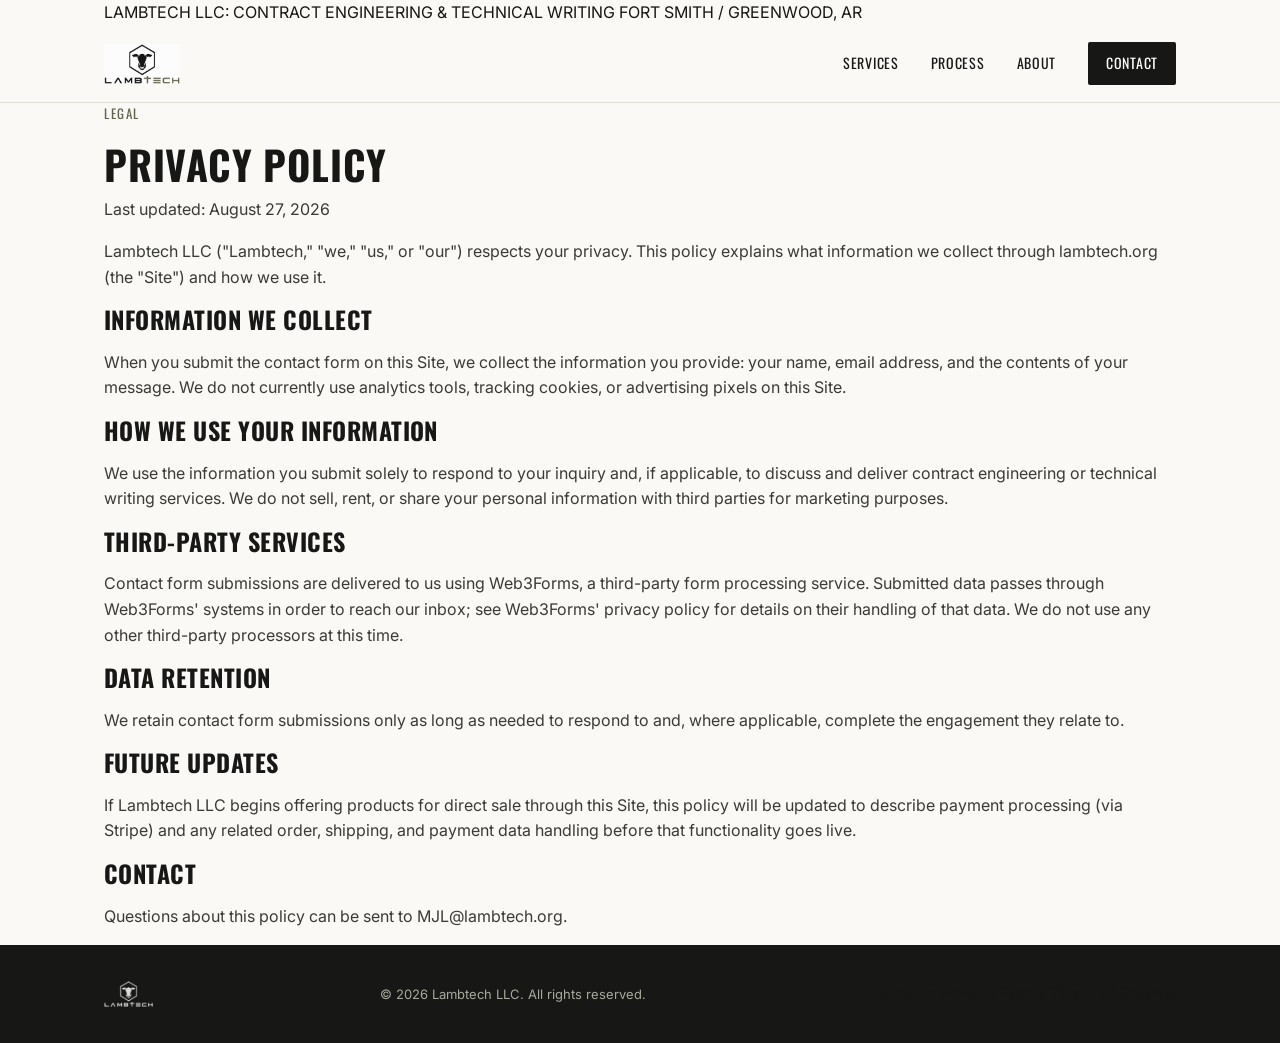
==== privacy.html @ bede769c "Add files via upload" ====
<!DOCTYPE html>
<html lang="en">
<head>
<meta charset="UTF-8">
<meta name="viewport" content="width=device-width, initial-scale=1.0">
<title>Privacy Policy | Lambtech LLC</title>
<meta name="description" content="Privacy Policy for Lambtech LLC.">
<meta name="robots" content="noindex">

<link rel="icon" type="image/png" sizes="32x32" href="assets/img/favicon-32.png">
<link rel="icon" type="image/png" sizes="192x192" href="assets/img/favicon-192.png">
<link rel="apple-touch-icon" href="assets/img/apple-touch-icon.png">

<link rel="preconnect" href="https://fonts.googleapis.com">
<link rel="preconnect" href="https://fonts.gstatic.com" crossorigin>
<link href="https://fonts.googleapis.com/css2?family=Oswald:wght@500;600;700&family=Inter:wght@400;500;600;700&display=swap" rel="stylesheet">

<link rel="stylesheet" href="assets/css/style.css">
</head>
<body>

<div class="utility-bar">
  <div class="container utility-bar-inner">
    <span>LAMBTECH LLC: CONTRACT ENGINEERING &amp; TECHNICAL WRITING</span>
    <span>FORT SMITH / GREENWOOD, AR</span>
  </div>
</div>

<header class="site-header">
  <div class="container header-inner">
    <a href="index.html" class="brand">
      <img src="assets/img/logo.png" alt="Lambtech LLC" class="brand-logo">
    </a>
    <nav class="site-nav" id="siteNav">
      <a href="index.html#services">Services</a>
      <a href="index.html#process">Process</a>
      <a href="index.html#about">About</a>
      <a href="index.html#contact" class="nav-cta">Contact</a>
    </nav>
  </div>
</header>

<main>
  <section class="legal">
    <div class="container legal-inner">
      <p class="eyebrow">Legal</p>
      <h1 class="section-title">Privacy Policy</h1>
      <p class="legal-updated">Last updated: August 27, 2026</p>

      <p>Lambtech LLC ("Lambtech," "we," "us," or "our") respects your privacy. This policy explains what information we collect through lambtech.org (the "Site") and how we use it.</p>

      <h2>Information We Collect</h2>
      <p>When you submit the contact form on this Site, we collect the information you provide: your name, email address, and the contents of your message. We do not currently use analytics tools, tracking cookies, or advertising pixels on this Site.</p>

      <h2>How We Use Your Information</h2>
      <p>We use the information you submit solely to respond to your inquiry and, if applicable, to discuss and deliver contract engineering or technical writing services. We do not sell, rent, or share your personal information with third parties for marketing purposes.</p>

      <h2>Third-Party Services</h2>
      <p>Contact form submissions are delivered to us using Web3Forms, a third-party form processing service. Submitted data passes through Web3Forms' systems in order to reach our inbox; see <a href="https://web3forms.com/privacy" target="_blank" rel="noopener">Web3Forms' privacy policy</a> for details on their handling of that data. We do not use any other third-party processors at this time.</p>

      <h2>Data Retention</h2>
      <p>We retain contact form submissions only as long as needed to respond to and, where applicable, complete the engagement they relate to.</p>

      <h2>Future Updates</h2>
      <p>If Lambtech LLC begins offering products for direct sale through this Site, this policy will be updated to describe payment processing (via Stripe) and any related order, shipping, and payment data handling before that functionality goes live.</p>

      <h2>Contact</h2>
      <p>Questions about this policy can be sent to <a href="mailto:MJL@lambtech.org">MJL@lambtech.org</a>.</p>
    </div>
  </section>
</main>

<footer class="site-footer">
  <div class="container footer-inner">
    <img src="assets/img/logo-transparent.png" alt="Lambtech LLC" class="footer-logo">
    <p>&copy; <span id="year"></span> Lambtech LLC. All rights reserved.</p>
    <nav class="footer-links">
      <a href="https://www.linkedin.com/in/mark-lambert-875b1350/" target="_blank" rel="noopener">LinkedIn</a>
      <a href="privacy.html">Privacy Policy</a>
      <a href="terms.html">Terms of Service</a>
    </nav>
  </div>
</footer>

<script src="assets/js/script.js"></script>
</body>
</html>
---- assets/css/style.css ----
:root {
  --ink: #171716;
  --ink-soft: #3a3a37;
  --olive: #63624e;
  --olive-light: #8a8969;
  --paper: #faf9f6;
  --paper-dim: #f0efe9;
  --line: #e2e0d6;
  --white: #ffffff;
  --radius: 2px;
  --font-head: 'Oswald', 'Arial Narrow', sans-serif;
  --font-body: 'Inter', -apple-system, BlinkMacSystemFont, 'Segoe UI', sans-serif;
}

* { box-sizing: border-box; }
html { scroll-behavior: smooth; }

body {
  margin: 0;
  font-family: var(--font-body);
  color: var(--ink);
  background: var(--paper);
  line-height: 1.6;
  -webkit-font-smoothing: antialiased;
}

img { max-width: 100%; display: block; }

.container {
  max-width: 1120px;
  margin: 0 auto;
  padding: 0 24px;
}

h1, h2, h3 {
  font-family: var(--font-head);
  text-transform: uppercase;
  letter-spacing: 0.02em;
  margin: 0 0 16px;
  line-height: 1.15;
}

p { margin: 0 0 16px; color: var(--ink-soft); }

a { color: inherit; text-decoration: none; }

.section-title {
  font-size: clamp(28px, 3.4vw, 40px);
  margin-bottom: 10px;
}
.section-title.light { color: var(--white); }
.section-sub {
  max-width: 560px;
  margin-bottom: 40px;
  font-size: 17px;
}

.btn {
  display: inline-block;
  padding: 14px 28px;
  font-family: var(--font-head);
  text-transform: uppercase;
  letter-spacing: 0.06em;
  font-size: 14px;
  border-radius: var(--radius);
  border: 1.5px solid transparent;
  cursor: pointer;
  transition: background 0.15s ease, color 0.15s ease, border-color 0.15s ease;
}
.btn-primary {
  background: var(--ink);
  color: var(--white);
  border-color: var(--ink);
}
.btn-primary:hover { background: var(--olive); border-color: var(--olive); }
.btn-outline {
  background: transparent;
  color: var(--ink);
  border-color: var(--ink);
}
.btn-outline:hover { background: var(--ink); color: var(--white); }

/* Header */
.site-header {
  position: sticky;
  top: 0;
  z-index: 100;
  background: rgba(250, 249, 246, 0.94);
  backdrop-filter: blur(6px);
  border-bottom: 1px solid var(--line);
}
.header-inner {
  display: flex;
  align-items: center;
  justify-content: space-between;
  height: 76px;
}
.brand-logo { height: 40px; width: auto; }
.site-nav { display: flex; align-items: center; gap: 32px; }
.site-nav a {
  font-family: var(--font-head);
  font-size: 14px;
  text-transform: uppercase;
  letter-spacing: 0.05em;
}
.site-nav a:hover { color: var(--olive); }
.nav-cta {
  padding: 10px 18px;
  background: var(--ink);
  color: var(--white) !important;
  border-radius: var(--radius);
}
.nav-cta:hover { background: var(--olive) !important; color: var(--white) !important; }

.nav-toggle {
  display: none;
  flex-direction: column;
  justify-content: center;
  gap: 5px;
  width: 32px;
  height: 32px;
  background: none;
  border: none;
  cursor: pointer;
}
.nav-toggle span {
  display: block;
  height: 2px;
  background: var(--ink);
}

/* Hero */
.hero {
  padding: 110px 0 90px;
  background:
    radial-gradient(1200px 400px at 80% -10%, rgba(99,98,78,0.16), transparent 60%),
    var(--paper);
  border-bottom: 1px solid var(--line);
}
.hero-inner { max-width: 780px; }
.eyebrow {
  font-family: var(--font-head);
  text-transform: uppercase;
  letter-spacing: 0.12em;
  font-size: 13px;
  color: var(--olive);
  margin-bottom: 18px;
}
.hero h1 {
  font-size: clamp(34px, 5vw, 54px);
  margin-bottom: 22px;
}
.hero-sub {
  font-size: 18px;
  max-width: 620px;
  margin-bottom: 34px;
}
.hero-actions { display: flex; gap: 16px; flex-wrap: wrap; }

/* Services */
.services { padding: 96px 0; }
.service-grid {
  display: grid;
  grid-template-columns: repeat(3, 1fr);
  gap: 28px;
}
.service-card {
  background: var(--white);
  border: 1px solid var(--line);
  border-radius: var(--radius);
  padding: 32px 28px;
}
.service-index {
  font-family: var(--font-head);
  font-size: 14px;
  color: var(--olive-light);
  letter-spacing: 0.1em;
  margin-bottom: 18px;
}
.service-card h3 {
  font-size: 20px;
  margin-bottom: 14px;
}
.service-card p { margin-bottom: 0; font-size: 15px; }

/* Track record */
.track-record {
  background: var(--ink);
  padding: 80px 0;
}
.stat-grid {
  display: grid;
  grid-template-columns: repeat(4, 1fr);
  gap: 28px;
}
.stat-number {
  font-family: var(--font-head);
  font-size: clamp(34px, 4vw, 48px);
  color: var(--white);
  margin-bottom: 8px;
}
.stat-label {
  color: #c8c7bb;
  font-size: 14px;
  line-height: 1.5;
}

/* About */
.about { padding: 96px 0; }
.about-inner {
  display: grid;
  grid-template-columns: 320px 1fr;
  gap: 56px;
  align-items: start;
}
.about-photo img {
  border-radius: var(--radius);
  border: 1px solid var(--line);
}
.about-copy p { font-size: 16px; }
.credentials {
  list-style: none;
  padding: 0;
  margin: 22px 0 0;
  border-top: 1px solid var(--line);
}
.credentials li {
  padding: 12px 0;
  border-bottom: 1px solid var(--line);
  font-size: 15px;
  color: var(--ink-soft);
  position: relative;
  padding-left: 20px;
}
.credentials li::before {
  content: '';
  position: absolute;
  left: 0;
  top: 19px;
  width: 8px;
  height: 8px;
  background: var(--olive);
}

/* Contact */
.contact {
  padding: 96px 0 110px;
  background: var(--paper-dim);
  border-top: 1px solid var(--line);
}
.contact-inner {
  display: grid;
  grid-template-columns: 1fr 1fr;
  gap: 64px;
}
.contact-intro .section-title { margin-bottom: 18px; }
.contact-details {
  list-style: none;
  padding: 0;
  margin: 28px 0 0;
}
.contact-details li {
  display: flex;
  gap: 14px;
  align-items: baseline;
  padding: 14px 0;
  border-top: 1px solid var(--line);
  font-size: 16px;
}
.contact-details li:last-child { border-bottom: 1px solid var(--line); }
.contact-details span {
  font-family: var(--font-head);
  text-transform: uppercase;
  font-size: 12px;
  letter-spacing: 0.08em;
  color: var(--olive);
  width: 80px;
  flex-shrink: 0;
}
.contact-details a:hover { color: var(--olive); }

.contact-form {
  background: var(--white);
  border: 1px solid var(--line);
  border-radius: var(--radius);
  padding: 32px;
  display: flex;
  flex-direction: column;
}
.contact-form label {
  font-family: var(--font-head);
  font-size: 12px;
  text-transform: uppercase;
  letter-spacing: 0.08em;
  margin-bottom: 8px;
  margin-top: 18px;
}
.contact-form label:first-of-type { margin-top: 0; }
.contact-form input[type="text"],
.contact-form input[type="email"],
.contact-form textarea {
  font-family: var(--font-body);
  font-size: 15px;
  padding: 12px 14px;
  border: 1px solid var(--line);
  border-radius: var(--radius);
  background: var(--paper);
  color: var(--ink);
  resize: vertical;
}
.contact-form input:focus,
.contact-form textarea:focus {
  outline: none;
  border-color: var(--olive);
}
.contact-form button { margin-top: 26px; }
.form-status {
  margin: 14px 0 0;
  font-size: 14px;
}
.form-status.success { color: #3f6b3f; }
.form-status.error { color: #a13d3d; }

/* Footer */
.site-footer {
  background: var(--ink);
  padding: 36px 0;
}
.footer-inner {
  display: flex;
  align-items: center;
  justify-content: space-between;
  flex-wrap: wrap;
  gap: 16px;
}
.footer-logo {
  height: 26px;
  filter: brightness(0) invert(1);
  opacity: 0.85;
}
.footer-inner p {
  margin: 0;
  color: #a9a89c;
  font-size: 13px;
}

/* Responsive */
@media (max-width: 900px) {
  .service-grid { grid-template-columns: 1fr; }
  .stat-grid { grid-template-columns: repeat(2, 1fr); }
  .about-inner { grid-template-columns: 1fr; }
  .about-photo { max-width: 260px; }
  .contact-inner { grid-template-columns: 1fr; gap: 40px; }
}

@media (max-width: 720px) {
  .nav-toggle { display: flex; }
  .site-nav {
    position: absolute;
    top: 76px;
    left: 0;
    right: 0;
    background: var(--paper);
    border-bottom: 1px solid var(--line);
    flex-direction: column;
    align-items: flex-start;
    padding: 20px 24px 28px;
    gap: 18px;
    display: none;
  }
  .site-nav.open { display: flex; }
  .nav-cta { display: inline-block; }
  .hero { padding: 70px 0 60px; }
}
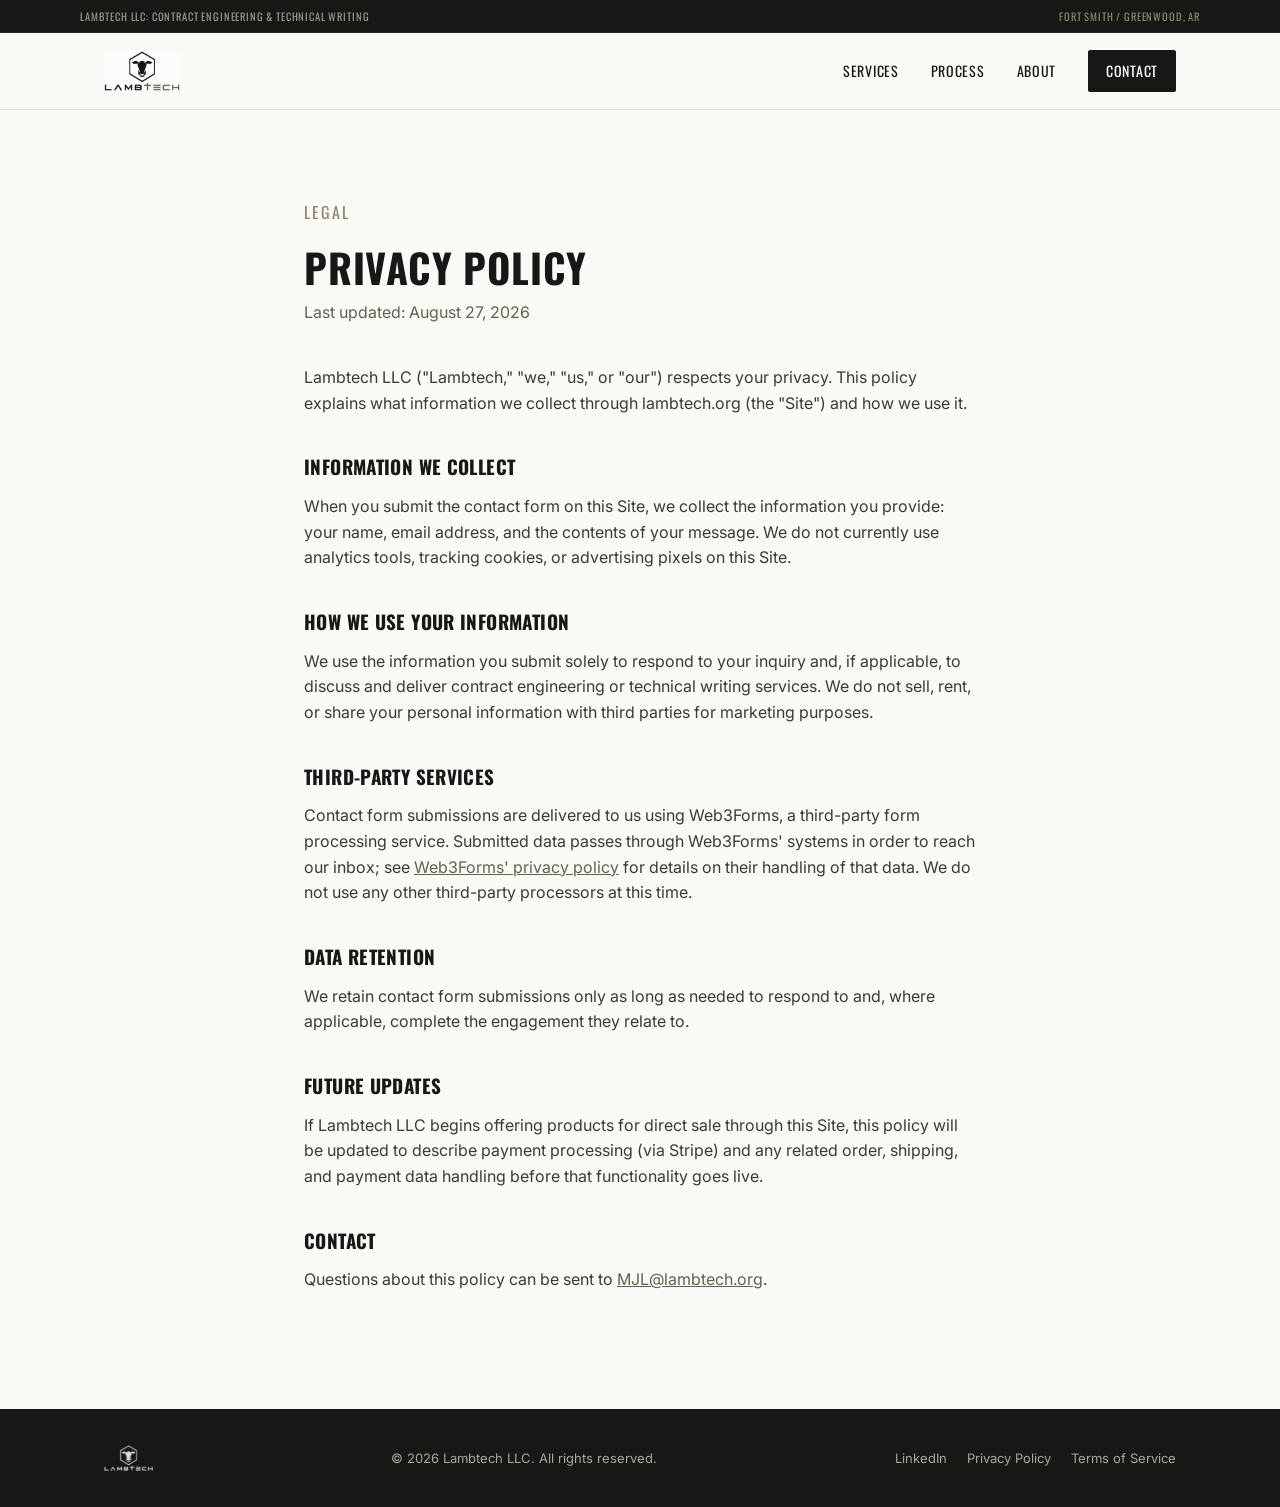
==== commit a8ada067: "Add files via upload Full working upload" ====
--- a/privacy.html
+++ b/privacy.html
@@ -83,5 +83,9 @@
 </footer>
 
 <script src="assets/js/script.js"></script>
+
+<!-- Cloudflare Web Analytics -->
+<script type="module" src="https://static.cloudflareinsights.com/beacon.min.js" data-cf-beacon='{"token": "faa8e1eb00334723875b48c51645bb1b"}'></script>
+<!-- End Cloudflare Web Analytics -->
 </body>
 </html>
--- a/assets/css/style.css
+++ b/assets/css/style.css
@@ -80,6 +80,36 @@
 }
 .btn-outline:hover { background: var(--ink); color: var(--white); }
 
+/* Utility bar */
+.utility-bar {
+  background: var(--ink);
+  border-bottom: 1px solid rgba(255,255,255,0.08);
+}
+.utility-bar-inner {
+  display: flex;
+  justify-content: space-between;
+  align-items: center;
+  min-height: 32px;
+  padding: 6px 0;
+  font-family: var(--font-head);
+  font-size: 10.5px;
+  letter-spacing: 0.08em;
+  color: #9a9a8f;
+  white-space: nowrap;
+  overflow: hidden;
+}
+.utility-bar-inner span:first-child {
+  overflow: hidden;
+  text-overflow: ellipsis;
+}
+.utility-bar-inner span:last-child { color: var(--olive-light); flex-shrink: 0; margin-left: 16px; }
+@media (max-width: 620px) {
+  .utility-bar-inner span:last-child { display: none; }
+}
+@media (max-width: 420px) {
+  .utility-bar-inner { font-size: 9.5px; }
+}
+
 /* Header */
 .site-header {
   position: sticky;
@@ -131,37 +161,242 @@
 
 /* Hero */
 .hero {
-  padding: 110px 0 90px;
+  position: relative;
+  overflow: hidden;
+  padding: 100px 0 96px;
   background:
-    radial-gradient(1200px 400px at 80% -10%, rgba(99,98,78,0.16), transparent 60%),
-    var(--paper);
-  border-bottom: 1px solid var(--line);
-}
-.hero-inner { max-width: 780px; }
+    radial-gradient(1100px 460px at 82% -10%, rgba(99,98,78,0.30), transparent 60%),
+    var(--ink);
+  color: var(--white);
+}
+.hero::before {
+  content: '';
+  position: absolute;
+  inset: 0;
+  background-image:
+    linear-gradient(rgba(255,255,255,0.055) 1px, transparent 1px),
+    linear-gradient(90deg, rgba(255,255,255,0.055) 1px, transparent 1px);
+  background-size: 44px 44px;
+  -webkit-mask-image: linear-gradient(180deg, rgba(0,0,0,0.9), transparent 85%);
+  mask-image: linear-gradient(180deg, rgba(0,0,0,0.9), transparent 85%);
+  pointer-events: none;
+}
+.hero-reticle {
+  position: absolute;
+  top: 50%;
+  right: -60px;
+  transform: translateY(-50%);
+  width: 460px;
+  height: 460px;
+  color: rgba(196, 62, 48, 0.55);
+  filter: drop-shadow(0 0 10px rgba(196, 62, 48, 0.25));
+  pointer-events: none;
+}
+@media (max-width: 1100px) {
+  .hero-reticle { width: 320px; height: 320px; right: -80px; }
+}
+@media (max-width: 720px) {
+  .hero-reticle { display: none; }
+}
+.hero-corner {
+  position: absolute;
+  width: 26px;
+  height: 26px;
+  border: 1.5px solid rgba(255,255,255,0.28);
+  pointer-events: none;
+}
+.hero-corner.tl { top: 28px; left: 24px; border-width: 1.5px 0 0 1.5px; }
+.hero-corner.tr { top: 28px; right: 24px; border-width: 1.5px 1.5px 0 0; }
+.hero-corner.bl { bottom: 28px; left: 24px; border-width: 0 0 1.5px 1.5px; }
+.hero-corner.br { bottom: 28px; right: 24px; border-width: 0 1.5px 1.5px 0; }
+@media (max-width: 720px) {
+  .hero-corner { display: none; }
+}
+.hero-inner {
+  position: relative;
+  display: grid;
+  grid-template-columns: minmax(0, 1fr) minmax(260px, 400px);
+  gap: 48px;
+  align-items: center;
+}
+.hero-text { max-width: 780px; }
+.hero-verse {
+  margin: 0 0 26px;
+  padding: 4px 0 4px 20px;
+  border-left: 2px solid var(--olive-light);
+}
+.hero-verse p {
+  font-family: 'Lora', serif;
+  font-style: italic;
+  font-size: 17px;
+  color: #e4e3d8;
+  margin-bottom: 6px;
+  line-height: 1.5;
+}
+.hero-verse cite {
+  font-family: var(--font-head);
+  font-style: normal;
+  font-size: 11.5px;
+  text-transform: uppercase;
+  letter-spacing: 0.08em;
+  color: var(--olive-light);
+}
+.hero-logo {
+  position: relative;
+  display: flex;
+  align-items: center;
+  justify-content: center;
+  padding: 20px;
+}
+.hero-logo img {
+  width: 100%;
+  max-width: 400px;
+  height: auto;
+  filter: brightness(0) invert(1);
+  opacity: 0.92;
+}
+@media (max-width: 1100px) {
+  .hero-logo img { max-width: 300px; }
+}
+@media (max-width: 900px) {
+  .hero-inner { grid-template-columns: 1fr; gap: 8px; }
+  .hero-logo { order: -1; padding: 0 0 12px; }
+  .hero-logo img { max-width: 240px; }
+}
+@media (max-width: 560px) {
+  .hero-logo img { max-width: 170px; }
+}
 .eyebrow {
   font-family: var(--font-head);
   text-transform: uppercase;
   letter-spacing: 0.12em;
   font-size: 13px;
-  color: var(--olive);
+  color: var(--olive-light);
   margin-bottom: 18px;
 }
 .hero h1 {
   font-size: clamp(34px, 5vw, 54px);
   margin-bottom: 22px;
+  color: var(--white);
 }
 .hero-sub {
   font-size: 18px;
   max-width: 620px;
   margin-bottom: 34px;
+  color: #cfcec2;
+}
+.availability {
+  display: inline-flex;
+  align-items: center;
+  gap: 9px;
+  font-family: var(--font-head);
+  font-size: 12.5px;
+  text-transform: uppercase;
+  letter-spacing: 0.06em;
+  color: #d8d7cb;
+  background: rgba(255,255,255,0.06);
+  border: 1px solid rgba(255,255,255,0.18);
+  padding: 8px 16px;
+  border-radius: 999px;
+  margin-bottom: 28px;
+}
+.availability-dot {
+  width: 7px;
+  height: 7px;
+  border-radius: 50%;
+  background: #8bc98b;
+  box-shadow: 0 0 0 3px rgba(139,201,139,0.22);
 }
 .hero-actions { display: flex; gap: 16px; flex-wrap: wrap; }
+.hero .btn-primary {
+  background: var(--olive-light);
+  color: var(--ink);
+  border-color: var(--olive-light);
+}
+.hero .btn-primary:hover {
+  background: var(--white);
+  border-color: var(--white);
+}
+.hero .btn-outline {
+  color: var(--white);
+  border-color: rgba(255,255,255,0.5);
+}
+.hero .btn-outline:hover {
+  background: var(--white);
+  color: var(--ink);
+  border-color: var(--white);
+}
+
+/* Experience bar */
+.experience-bar {
+  background: var(--paper-dim);
+  border-bottom: 1px solid var(--line);
+  padding: 28px 0;
+}
+.experience-inner {
+  display: flex;
+  flex-direction: column;
+  gap: 18px;
+}
+.experience-label {
+  margin: 0;
+  font-family: var(--font-head);
+  font-size: 12px;
+  text-transform: uppercase;
+  letter-spacing: 0.06em;
+  color: var(--olive);
+}
+.experience-names {
+  display: flex;
+  align-items: center;
+  flex-wrap: wrap;
+  gap: 34px 44px;
+}
+.experience-names img {
+  height: 26px;
+  width: auto;
+  display: block;
+  opacity: 0.82;
+}
+
+/* Tools bar */
+.tools-bar {
+  background: var(--paper-dim);
+  border-top: 1px solid var(--line);
+  border-bottom: 1px solid var(--line);
+  padding: 28px 0;
+}
+.tools-inner {
+  display: flex;
+  flex-direction: column;
+  gap: 18px;
+}
+.tools-label {
+  margin: 0;
+  font-family: var(--font-head);
+  font-size: 12px;
+  text-transform: uppercase;
+  letter-spacing: 0.06em;
+  color: var(--olive);
+}
+.tools-names {
+  display: flex;
+  align-items: center;
+  flex-wrap: wrap;
+  gap: 30px 40px;
+}
+.tools-names img {
+  height: 24px;
+  width: auto;
+  display: block;
+  opacity: 0.82;
+}
 
 /* Services */
 .services { padding: 96px 0; }
 .service-grid {
   display: grid;
-  grid-template-columns: repeat(3, 1fr);
+  grid-template-columns: repeat(2, 1fr);
   gap: 28px;
 }
 .service-card {
@@ -170,23 +405,166 @@
   border-radius: var(--radius);
   padding: 32px 28px;
 }
-.service-index {
-  font-family: var(--font-head);
-  font-size: 14px;
-  color: var(--olive-light);
-  letter-spacing: 0.1em;
-  margin-bottom: 18px;
+.service-icon {
+  width: 34px;
+  height: 34px;
+  color: var(--olive);
+  margin-bottom: 20px;
 }
 .service-card h3 {
   font-size: 20px;
   margin-bottom: 14px;
 }
-.service-card p { margin-bottom: 0; font-size: 15px; }
+.service-card p { margin-bottom: 18px; font-size: 15px; }
+.service-card p:last-of-type { margin-bottom: 0; }
+
+.tag-list {
+  list-style: none;
+  margin: 0;
+  padding: 16px 0 0;
+  border-top: 1px solid var(--line);
+  display: flex;
+  flex-wrap: wrap;
+  gap: 8px;
+}
+.tag-list li {
+  font-family: var(--font-head);
+  font-size: 11.5px;
+  text-transform: uppercase;
+  letter-spacing: 0.03em;
+  color: var(--olive);
+  background: var(--paper-dim);
+  border: 1px solid var(--line);
+  padding: 5px 10px;
+  border-radius: 3px;
+}
+
+/* Process */
+.process {
+  padding: 96px 0;
+  background: var(--paper-dim);
+  border-top: 1px solid var(--line);
+  border-bottom: 1px solid var(--line);
+}
+.process-steps {
+  display: grid;
+  grid-template-columns: repeat(5, 1fr);
+  gap: 20px;
+  position: relative;
+  margin-top: 28px;
+}
+.process-steps::before {
+  content: '';
+  position: absolute;
+  top: 28px;
+  left: 28px;
+  right: 34px;
+  height: 1px;
+  background: repeating-linear-gradient(90deg, var(--olive-light) 0, var(--olive-light) 6px, transparent 6px, transparent 12px);
+  z-index: 0;
+}
+.process-steps::after {
+  content: '';
+  position: absolute;
+  top: 28px;
+  right: 28px;
+  width: 0;
+  height: 0;
+  border-style: solid;
+  border-width: 5px 0 5px 7px;
+  border-color: transparent transparent transparent var(--olive-light);
+  transform: translateY(-50%);
+  z-index: 0;
+}
+.process-step { position: relative; }
+.process-icon-wrap {
+  position: relative;
+  width: 56px;
+  height: 56px;
+  margin-bottom: 18px;
+  z-index: 1;
+}
+.process-icon-circle {
+  width: 56px;
+  height: 56px;
+  border-radius: 50%;
+  background: var(--white);
+  border: 1.5px solid var(--olive-light);
+  display: flex;
+  align-items: center;
+  justify-content: center;
+}
+.process-icon-circle svg { width: 26px; height: 26px; color: var(--olive); }
+.step-badge {
+  position: absolute;
+  bottom: -4px;
+  right: -4px;
+  width: 21px;
+  height: 21px;
+  border-radius: 50%;
+  background: var(--ink);
+  color: var(--white);
+  font-family: var(--font-head);
+  font-size: 10.5px;
+  display: flex;
+  align-items: center;
+  justify-content: center;
+  border: 2px solid var(--paper-dim);
+}
+.process-step h3 {
+  font-size: 15px;
+  margin-bottom: 8px;
+}
+.process-step p {
+  font-size: 13.5px;
+  margin-bottom: 0;
+}
+@media (max-width: 900px) {
+  .process-steps { grid-template-columns: repeat(2, 1fr); gap: 32px 20px; }
+  .process-steps::before, .process-steps::after { display: none; }
+}
+@media (max-width: 520px) {
+  .process-steps { grid-template-columns: 1fr; }
+}
 
 /* Track record */
 .track-record {
+  position: relative;
+  overflow: hidden;
   background: var(--ink);
   padding: 80px 0;
+}
+.track-record::before {
+  content: '';
+  position: absolute;
+  inset: 0;
+  background-image: url('../img/capabilities/us-network-bg.jpg');
+  background-size: cover;
+  background-position: center;
+  opacity: 0.4;
+  z-index: 0;
+}
+.track-record::after {
+  content: '';
+  position: absolute;
+  inset: 0;
+  background: linear-gradient(180deg, var(--ink) 0%, rgba(23,23,22,0.72) 40%, var(--ink) 100%);
+  z-index: 0;
+}
+.track-record-mark {
+  position: absolute;
+  top: 50%;
+  right: -60px;
+  transform: translateY(-50%);
+  width: 420px;
+  height: auto;
+  opacity: 0.06;
+  pointer-events: none;
+  z-index: 1;
+}
+.track-record .container { position: relative; z-index: 1; }
+@media (max-width: 900px) {
+  .track-record-mark { width: 260px; }
 }
 .stat-grid {
   display: grid;
@@ -213,10 +591,25 @@
   gap: 56px;
   align-items: start;
 }
+.about-photo {
+  position: relative;
+  padding: 14px;
+}
 .about-photo img {
   border-radius: var(--radius);
   border: 1px solid var(--line);
-}
+  position: relative;
+  z-index: 1;
+}
+.frame-corner {
+  position: absolute;
+  width: 28px;
+  height: 28px;
+  border: 1.5px solid var(--olive);
+  pointer-events: none;
+}
+.frame-corner.tl { top: 0; left: 0; border-width: 1.5px 0 0 1.5px; }
+.frame-corner.br { bottom: 0; right: 0; border-width: 0 1.5px 1.5px 0; }
 .about-copy p { font-size: 16px; }
 .credentials {
   list-style: none;
@@ -242,6 +635,64 @@
   background: var(--olive);
 }
 
+/* Start steps */
+.start { padding: 96px 0; }
+.start-panel {
+  margin-top: 24px;
+  background: var(--white);
+  border: 1px solid var(--line);
+  border-radius: var(--radius);
+}
+.start-steps {
+  display: grid;
+  grid-template-columns: repeat(3, 1fr);
+}
+.start-step {
+  position: relative;
+  padding: 32px 30px;
+}
+.start-step:not(:first-child) {
+  border-left: 1px solid var(--line);
+}
+.start-icon-wrap {
+  position: relative;
+  width: 56px;
+  height: 56px;
+  margin-bottom: 18px;
+}
+.start-icon-circle {
+  width: 56px;
+  height: 56px;
+  border-radius: 50%;
+  background: var(--paper-dim);
+  border: 1.5px solid var(--olive-light);
+  display: flex;
+  align-items: center;
+  justify-content: center;
+}
+.start-icon-circle svg { width: 26px; height: 26px; color: var(--olive); }
+.start-step .step-badge { border-color: var(--white); }
+.start-step h3 { font-size: 17px; margin-bottom: 8px; }
+.start-step p { font-size: 14.5px; margin-bottom: 0; }
+.start-step:not(:last-child)::after {
+  content: '';
+  position: absolute;
+  top: 60px;
+  right: 0;
+  transform: translate(50%, -50%);
+  width: 0;
+  height: 0;
+  border-style: solid;
+  border-width: 5px 0 5px 7px;
+  border-color: transparent transparent transparent var(--olive-light);
+  z-index: 2;
+}
+@media (max-width: 720px) {
+  .start-steps { grid-template-columns: 1fr; }
+  .start-step:not(:first-child) { border-left: none; border-top: 1px solid var(--line); }
+  .start-step:not(:last-child)::after { display: none; }
+}
+
 /* Contact */
 .contact {
   padding: 96px 0 110px;
@@ -278,6 +729,29 @@
   flex-shrink: 0;
 }
 .contact-details a:hover { color: var(--olive); }
+
+.book-call {
+  margin-top: 28px;
+  padding: 22px 24px;
+  background: var(--paper-dim);
+  border: 1px solid var(--line);
+  border-left: 3px solid var(--olive);
+  border-radius: var(--radius);
+  display: flex;
+  align-items: center;
+  justify-content: space-between;
+  gap: 20px;
+  flex-wrap: wrap;
+}
+.book-call-title {
+  font-family: var(--font-head);
+  font-size: 15px;
+  font-weight: 600;
+  letter-spacing: 0.02em;
+  margin: 0 0 4px;
+}
+.book-call-sub { margin: 0; font-size: 14px; color: #55544a; }
+.book-call .btn-outline { white-space: nowrap; }
 
 .contact-form {
   background: var(--white);
@@ -321,6 +795,21 @@
 .form-status.success { color: #3f6b3f; }
 .form-status.error { color: #a13d3d; }
 
+/* Legal pages */
+.legal { padding: 90px 0 100px; }
+.legal-inner { max-width: 720px; }
+.legal-updated {
+  font-size: 14px;
+  color: var(--olive);
+  margin-bottom: 40px;
+}
+.legal h2 {
+  font-size: 19px;
+  margin-top: 40px;
+}
+.legal p { font-size: 16px; }
+.legal a { color: var(--olive); text-decoration: underline; }
+
 /* Footer */
 .site-footer {
   background: var(--ink);
@@ -343,6 +832,15 @@
   color: #a9a89c;
   font-size: 13px;
 }
+.footer-links {
+  display: flex;
+  gap: 20px;
+}
+.footer-links a {
+  color: #a9a89c;
+  font-size: 13px;
+}
+.footer-links a:hover { color: var(--white); }
 
 /* Responsive */
 @media (max-width: 900px) {
